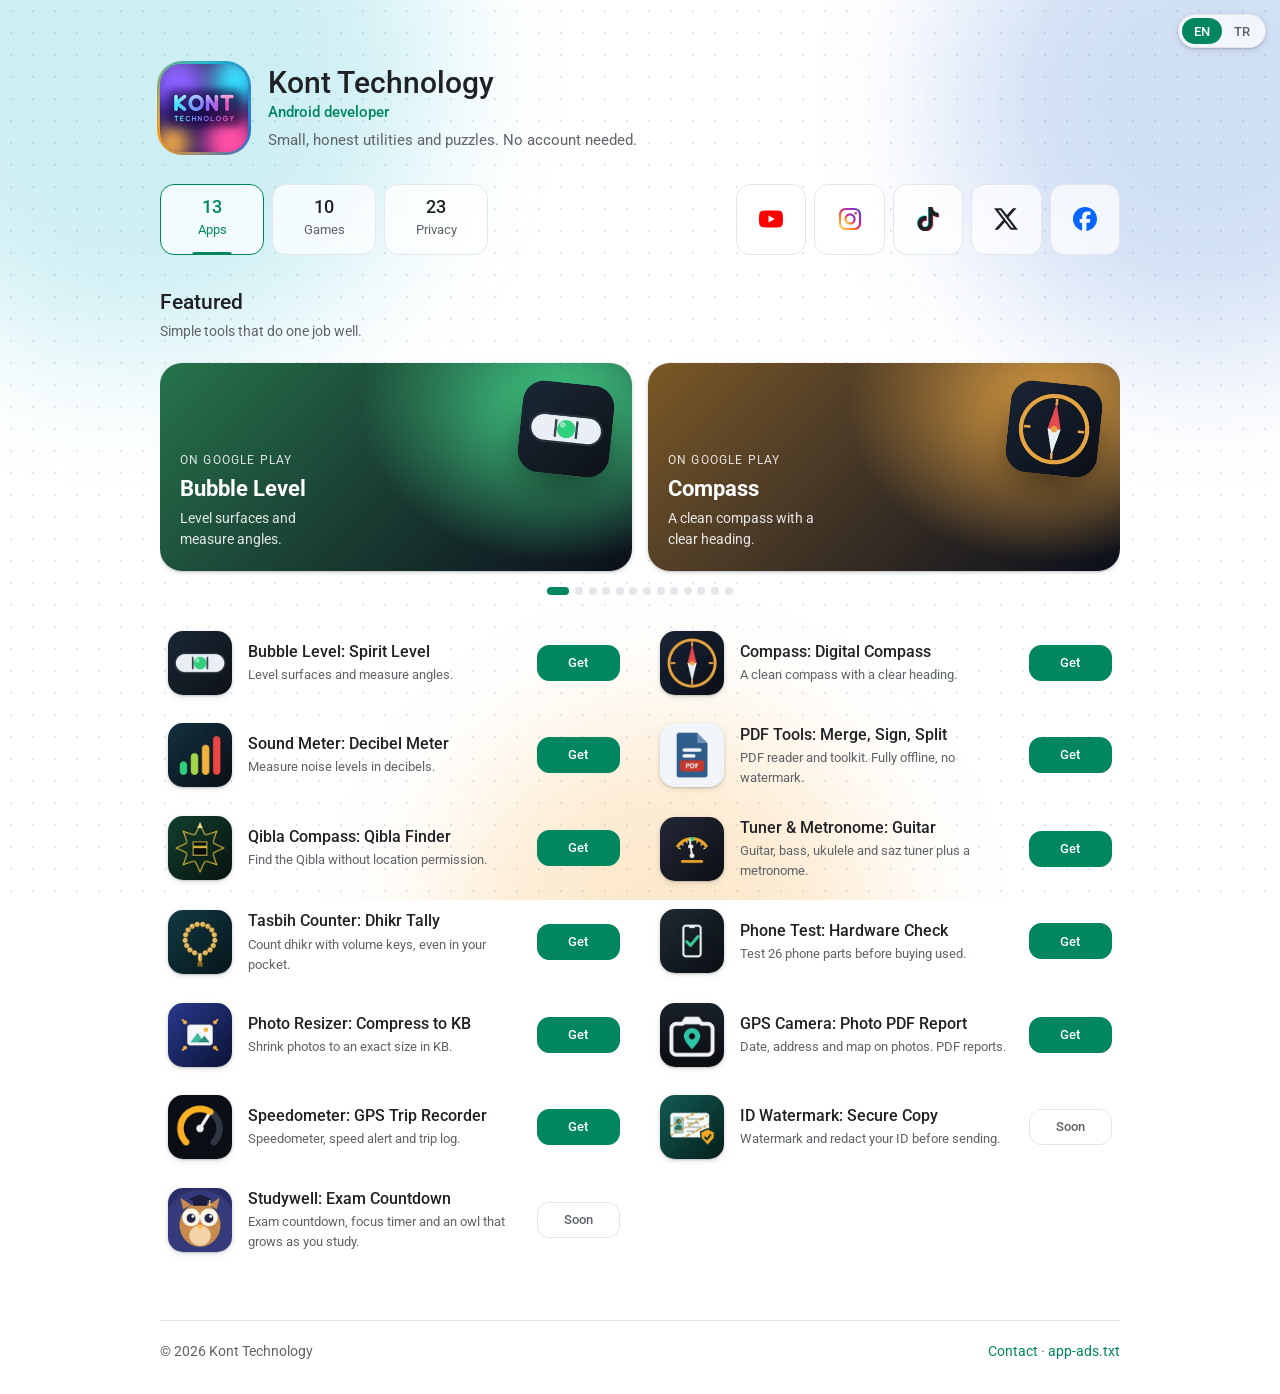
==== index.html @ 7dc95d85 "Hiz Gostergesi + GPS Kamera Play'de: site kartlari + apps.json (06.11.2026)" ====
<!doctype html>
<html lang="en">
<head>
<meta charset="utf-8">
<meta name="viewport" content="width=device-width,initial-scale=1">
<title>Kont Technology</title>
<link rel="icon" type="image/png" href="favicon.png?v=20260930b">
<link href="fonts/roboto.css" rel="stylesheet">
<style>
/* Kont Technology — Aurora Plus + featured carousel */
:root{color-scheme:light dark;
  --bg:#fff;--surface:#fff;--ink:#202124;--muted:#5f6368;--line:#e3e7eb;--glass:rgba(255,255,255,.72);
  --accent:#01875f;--accent-ink:#fff;--hover:rgba(0,0,0,.035);
  --a1:#1fb6cc;--a2:#2f6fd0;--a3:#f39c1f;--a-op:.22;--shadow:0 1px 2px rgba(60,64,67,.25),0 2px 6px rgba(60,64,67,.12)}
@media (prefers-color-scheme:dark){:root{
  --bg:#131314;--surface:#1e1f20;--ink:#e3e3e3;--muted:#a8abae;--line:#2d2f31;--glass:rgba(30,31,32,.62);
  --accent:#4fd6a5;--accent-ink:#00382a;--hover:rgba(255,255,255,.04);
  --a1:#1f9fb8;--a2:#2a4fa8;--a3:#c77a12;--a-op:.32;--shadow:0 1px 3px rgba(0,0,0,.6)}}
*{box-sizing:border-box}
body{margin:0;min-height:100vh;background:radial-gradient(var(--line) 1px,transparent 1.2px) 0 0/22px 22px fixed,var(--bg);color:var(--ink);font:15px/1.5 Roboto,system-ui,sans-serif;-webkit-font-smoothing:antialiased}
a{color:inherit;text-decoration:none}
.aurora{position:fixed;inset:0;z-index:-1;overflow:hidden;pointer-events:none}
.aurora i{position:absolute;border-radius:50%;filter:blur(70px);opacity:var(--a-op)}
.aurora i:nth-child(1){width:46vmax;height:46vmax;left:-12vmax;top:-18vmax;background:var(--a1);animation:d1 26s ease-in-out infinite alternate}
.aurora i:nth-child(2){width:40vmax;height:40vmax;right:-14vmax;top:-12vmax;background:var(--a2);animation:d2 32s ease-in-out infinite alternate}
.aurora i:nth-child(3){width:34vmax;height:34vmax;left:35%;bottom:-20vmax;background:var(--a3);animation:d3 38s ease-in-out infinite alternate}
@keyframes d1{to{transform:translate(18vw,14vh) scale(1.15)}}@keyframes d2{to{transform:translate(-20vw,18vh) scale(.9)}}@keyframes d3{to{transform:translate(-16vw,-22vh) scale(1.2)}}
.wrap{max-width:62rem;margin:0 auto;padding:0 1rem}

/* language switch */
.lang{position:fixed;top:14px;right:14px;z-index:10;display:flex;padding:3px;border-radius:999px;background:var(--glass);border:1px solid var(--line);backdrop-filter:blur(12px);-webkit-backdrop-filter:blur(12px);box-shadow:var(--shadow)}
.lang button{all:unset;cursor:pointer;font:500 .8rem Roboto,sans-serif;padding:.35rem .75rem;border-radius:999px;color:var(--muted);transition:.2s}
.lang button[aria-pressed=true]{background:var(--accent);color:var(--accent-ink)}

/* hero */
.hero{display:flex;align-items:center;gap:1.25rem;padding:4rem 0 .5rem}
.logo{position:relative;width:88px;height:88px;flex:none}
.logo::before{content:"";position:absolute;inset:-3px;border-radius:25px;background:conic-gradient(from 0deg,var(--a1),var(--a2),var(--a3),var(--a1));animation:spin 6s linear infinite}
.logo img{position:relative;width:88px;height:88px;border-radius:21px;display:block}
@keyframes spin{to{transform:rotate(360deg)}}
.hero h1{margin:0;font-size:1.9rem;font-weight:500;line-height:1.2}
.role{color:var(--accent);font-weight:500}
.hero p{margin:.3rem 0 0;color:var(--muted)}

/* tab cards + unified button style */
.bar{display:flex;align-items:stretch;gap:.5rem;margin:1.5rem 0 0;flex-wrap:wrap}
.tabs{display:flex;gap:.5rem;flex-wrap:wrap}
.social{display:flex;gap:.5rem;margin-left:auto}
.social a{width:4.4rem;min-height:4.4rem;border-radius:14px;display:grid;place-items:center;color:var(--muted)}
.social a:hover{transform:translateY(-1px);border-color:var(--muted)}
.social .yt{color:#ff0000}.social .fb{color:#0866ff}.social .x{color:var(--ink)}
.social svg{width:1.5rem;height:1.5rem}
.chip,.btn,.social a{background:var(--glass);border:1px solid var(--line);backdrop-filter:blur(10px);-webkit-backdrop-filter:blur(10px);transition:transform .15s,border-color .15s,background .15s}
.tabs a{position:relative;min-width:6.5rem;padding:.7rem 1.1rem .8rem;border-radius:14px;text-align:center}
.tabs a:hover,.btn:hover{transform:translateY(-1px);border-color:var(--muted)}
.tabs strong{display:block;font-weight:500;font-size:1.15rem;line-height:1.2}
.tabs span{font-size:.8rem;color:var(--muted)}
.tabs a[aria-selected=true]{border-color:var(--accent)}
.tabs a[aria-selected=true] *{color:var(--accent)}
.tabs a[aria-selected=true]::after{content:"";position:absolute;left:30%;right:30%;bottom:-1px;height:3px;border-radius:3px 3px 0 0;background:var(--accent)}
.btn{flex:none;min-width:5.2rem;text-align:center;font-size:.82rem;font-weight:500;border-radius:12px;padding:.45rem .9rem}
.btn.get{background:var(--accent);border-color:var(--accent);color:var(--accent-ink)}
.btn.soon{color:var(--muted)}


/* featured carousel */
.car{margin:0 0 1.5rem}
.track{display:flex;gap:1rem;overflow-x:auto;scroll-snap-type:x mandatory;scroll-behavior:smooth;scrollbar-width:none;padding:.25rem 0}
.track::-webkit-scrollbar{display:none}
.slide{position:relative;flex:0 0 100%;height:13rem;border-radius:22px;overflow:hidden;scroll-snap-align:start;color:#fff;padding:1.25rem;display:flex;align-items:flex-end;box-shadow:var(--shadow);
  background:radial-gradient(18rem 14rem at 85% 20%,var(--c),transparent 70%),linear-gradient(135deg,color-mix(in srgb,var(--c) 55%,#000),#0b0f1a)}
.slide .big{position:absolute;right:1.25rem;top:1.25rem;width:92px;height:92px;border-radius:22px;box-shadow:0 16px 40px -8px rgba(0,0,0,.6);transform:rotate(6deg);transition:transform .4s}
.slide:hover .big{transform:rotate(0) scale(1.05)}
.slide .k{font-size:.72rem;letter-spacing:.1em;text-transform:uppercase;opacity:.85}
.slide h3{margin:.2rem 0;font-size:1.35rem;font-weight:700;max-width:70%}
.slide p{margin:0;opacity:.88;font-size:.88rem;max-width:72%}
.dots{display:flex;gap:.35rem;justify-content:center;margin-top:.75rem}
.dots b{width:8px;height:8px;border-radius:99px;background:var(--line);transition:.3s;cursor:pointer}
.dots b.on{width:22px;background:var(--accent)}
@media (min-width:700px){.slide{flex-basis:calc((100% - 1rem)/2)}}
@media (max-width:480px){.slide{height:12rem}.slide .big{width:72px;height:72px}}
.panel{padding:1.5rem 0 1rem}.panel[hidden]{display:none}
h2{font-size:1.3rem;font-weight:500;margin:.5rem 0 .2rem}
.sub{color:var(--muted);margin:0 0 1rem;font-size:.9rem}
.list{list-style:none;margin:0;padding:0;display:grid;grid-template-columns:repeat(auto-fill,minmax(min(100%,24rem),1fr));gap:.25rem 1.5rem}
.row{display:flex;align-items:center;gap:1rem;padding:.75rem .5rem;border-radius:14px;transition:background .15s;opacity:0;transform:translateY(8px);animation:in .45s ease forwards}
.row:hover{background:var(--hover)}
.row img{width:64px;height:64px;border-radius:15px;box-shadow:var(--shadow);flex:none;transition:transform .25s}
.row:hover img{transform:scale(1.06) rotate(-2deg)}
@keyframes in{to{opacity:1;transform:none}}
.meta{flex:1;min-width:0}
.meta h3{margin:0;font-size:.98rem;font-weight:500;white-space:nowrap;overflow:hidden;text-overflow:ellipsis}
.meta p{margin:.1rem 0 0;font-size:.84rem;color:var(--muted);display:-webkit-box;-webkit-line-clamp:2;-webkit-box-orient:vertical;overflow:hidden}
.tag{font-size:.72rem;letter-spacing:.08em;text-transform:uppercase;background:rgba(255,255,255,.15);padding:.2rem .6rem;border-radius:999px}
.plist{list-style:none;margin:0;padding:0}
.plist a{display:flex;align-items:center;gap:1rem;padding:.75rem .5rem;border-radius:14px;transition:background .15s}
.plist a:hover{background:var(--hover)}
.plist img{width:40px;height:40px;border-radius:10px}.plist span{flex:1}.plist small{color:var(--muted)}
.note{color:var(--muted);font-size:.85rem}.note a{color:var(--accent)}
footer{margin:2.5rem 0 2rem;padding-top:1.25rem;border-top:1px solid var(--line);color:var(--muted);font-size:.85rem;display:flex;justify-content:space-between;flex-wrap:wrap;gap:.5rem}
footer a{color:var(--accent)}
@media (max-width:480px){.hero{padding-top:4.5rem}.hero h1{font-size:1.5rem}.tabs{width:100%}.tabs a{flex:1;min-width:0}.social{width:100%;margin-left:0}.social a{flex:1;width:auto;height:4.4rem}.btn{min-width:4.4rem}}
@media (max-width:780px){.tabs{width:100%}.tabs a{flex:1;min-width:0}.social{width:100%;margin-left:0}.social a{flex:1;width:auto;height:4.4rem}}
@media (prefers-reduced-motion:reduce){*{animation:none!important}.row{opacity:1;transform:none}.track{scroll-behavior:auto}}
</style>
</head>
<body>
<div class="aurora" aria-hidden="true"><i></i><i></i><i></i></div>
<div class="lang" role="group" aria-label="Language"><button data-lang="en">EN</button><button data-lang="tr">TR</button></div>

<div class="wrap">
<header class="hero">
  <div class="logo"><img src="img/mark.webp?v=20260930b" alt="Kont Technology" width="88" height="88"></div>
  <div><h1 data-i18n="title">Kont Technology</h1><div class="role" data-i18n="role"></div><p data-i18n="tagline"></p></div>
</header>
<div class="bar">
<nav class="tabs" role="tablist">
  <a class="chip" href="#apps" role="tab"><strong id="nApps">12</strong><span data-i18n="apps"></span></a>
  <a class="chip" href="#games" role="tab"><strong id="nGames">10</strong><span data-i18n="games"></span></a>
  <a class="chip" href="#privacy" role="tab"><strong id="nPriv">22</strong><span data-i18n="privacy"></span></a>
</nav>
<div class="social">
  <a href="https://www.youtube.com/@konttechnology" target="_blank" rel="noopener" class="yt" aria-label="YouTube" title="YouTube"><svg viewBox="0 0 24 24" aria-hidden="true"><path fill="currentColor" d="M23.498 6.186a3.016 3.016 0 0 0-2.122-2.136C19.505 3.545 12 3.545 12 3.545s-7.505 0-9.377.505A3.017 3.017 0 0 0 .502 6.186C0 8.07 0 12 0 12s0 3.93.502 5.814a3.016 3.016 0 0 0 2.122 2.136c1.871.505 9.376.505 9.376.505s7.505 0 9.377-.505a3.015 3.015 0 0 0 2.122-2.136C24 15.93 24 12 24 12s0-3.93-.502-5.814zM9.545 15.568V8.432L15.818 12l-6.273 3.568z"/></svg></a>
  <a href="https://www.instagram.com/konttechnology/" target="_blank" rel="noopener" aria-label="Instagram" title="Instagram"><svg viewBox="0 0 24 24" aria-hidden="true"><defs><linearGradient id="igg" x1="0" y1="1" x2="1" y2="0"><stop offset="0" stop-color="#feda75"/><stop offset=".3" stop-color="#fa7e1e"/><stop offset=".55" stop-color="#d62976"/><stop offset=".8" stop-color="#962fbf"/><stop offset="1" stop-color="#4f5bd5"/></linearGradient></defs><g fill="none" stroke="url(#igg)" stroke-width="2.2"><rect x="2" y="2" width="20" height="20" rx="5.5"/><circle cx="12" cy="12" r="4.6"/></g><circle cx="17.6" cy="6.4" r="1.4" fill="url(#igg)"/></svg></a>
  <a href="https://www.tiktok.com/@konttechnology" target="_blank" rel="noopener" aria-label="TikTok" title="TikTok"><svg viewBox="0 0 24 24" aria-hidden="true"><path fill="#25f4ee" transform="translate(-.6 -.6)" d="M12.525.02c1.31-.02 2.61-.01 3.91-.02.08 1.53.63 3.09 1.75 4.17 1.12 1.11 2.7 1.62 4.24 1.79v4.03c-1.44-.05-2.89-.35-4.2-.97-.57-.26-1.1-.59-1.62-.93-.01 2.92.01 5.84-.02 8.75-.08 1.4-.54 2.79-1.35 3.94-1.31 1.92-3.58 3.17-5.91 3.21-1.43.08-2.86-.31-4.08-1.03-2.02-1.19-3.44-3.37-3.65-5.71-.02-.5-.03-1-.01-1.49.18-1.9 1.12-3.72 2.58-4.96 1.66-1.44 3.98-2.13 6.15-1.72.02 1.48-.04 2.96-.04 4.44-.99-.32-2.15-.23-3.02.37-.63.41-1.11 1.04-1.36 1.75-.21.51-.15 1.07-.14 1.61.24 1.64 1.82 3.02 3.5 2.87 1.12-.01 2.19-.66 2.77-1.61.19-.33.4-.67.41-1.06.1-1.79.06-3.57.07-5.36.01-4.03-.01-8.05.02-12.07z"/><path fill="#fe2c55" transform="translate(.6 .6)" d="M12.525.02c1.31-.02 2.61-.01 3.91-.02.08 1.53.63 3.09 1.75 4.17 1.12 1.11 2.7 1.62 4.24 1.79v4.03c-1.44-.05-2.89-.35-4.2-.97-.57-.26-1.1-.59-1.62-.93-.01 2.92.01 5.84-.02 8.75-.08 1.4-.54 2.79-1.35 3.94-1.31 1.92-3.58 3.17-5.91 3.21-1.43.08-2.86-.31-4.08-1.03-2.02-1.19-3.44-3.37-3.65-5.71-.02-.5-.03-1-.01-1.49.18-1.9 1.12-3.72 2.58-4.96 1.66-1.44 3.98-2.13 6.15-1.72.02 1.48-.04 2.96-.04 4.44-.99-.32-2.15-.23-3.02.37-.63.41-1.11 1.04-1.36 1.75-.21.51-.15 1.07-.14 1.61.24 1.64 1.82 3.02 3.5 2.87 1.12-.01 2.19-.66 2.77-1.61.19-.33.4-.67.41-1.06.1-1.79.06-3.57.07-5.36.01-4.03-.01-8.05.02-12.07z"/><path fill="var(--ink)" d="M12.525.02c1.31-.02 2.61-.01 3.91-.02.08 1.53.63 3.09 1.75 4.17 1.12 1.11 2.7 1.62 4.24 1.79v4.03c-1.44-.05-2.89-.35-4.2-.97-.57-.26-1.1-.59-1.62-.93-.01 2.92.01 5.84-.02 8.75-.08 1.4-.54 2.79-1.35 3.94-1.31 1.92-3.58 3.17-5.91 3.21-1.43.08-2.86-.31-4.08-1.03-2.02-1.19-3.44-3.37-3.65-5.71-.02-.5-.03-1-.01-1.49.18-1.9 1.12-3.72 2.58-4.96 1.66-1.44 3.98-2.13 6.15-1.72.02 1.48-.04 2.96-.04 4.44-.99-.32-2.15-.23-3.02.37-.63.41-1.11 1.04-1.36 1.75-.21.51-.15 1.07-.14 1.61.24 1.64 1.82 3.02 3.5 2.87 1.12-.01 2.19-.66 2.77-1.61.19-.33.4-.67.41-1.06.1-1.79.06-3.57.07-5.36.01-4.03-.01-8.05.02-12.07z"/></svg></a>
  <a href="https://x.com/konttechnology" target="_blank" rel="noopener" class="x" aria-label="X" title="X"><svg viewBox="0 0 24 24" aria-hidden="true"><path fill="currentColor" d="M18.901 1.153h3.68l-8.04 9.19L24 22.846h-7.406l-5.8-7.584-6.638 7.584H.474l8.6-9.83L0 1.154h7.594l5.243 6.932ZM17.61 20.644h2.039L6.486 3.24H4.298Z"/></svg></a>
  <a href="https://www.facebook.com/konttechnology" target="_blank" rel="noopener" class="fb" aria-label="Facebook" title="Facebook"><svg viewBox="0 0 24 24" aria-hidden="true"><path fill="currentColor" d="M9.101 23.691v-7.98H6.627v-3.667h2.474v-1.58c0-4.085 1.848-5.978 5.858-5.978.401 0 .955.042 1.468.103a8.68 8.68 0 0 1 1.141.195v3.325a8.623 8.623 0 0 0-.653-.036 26.805 26.805 0 0 0-.733-.009c-.707 0-1.259.096-1.675.309a1.686 1.686 0 0 0-.679.622c-.258.42-.374.995-.374 1.752v1.297h3.919l-.386 2.103-.287 1.564h-3.246v8.245C19.396 23.238 24 18.179 24 12.044c0-6.627-5.373-12-12-12s-12 5.373-12 12c0 5.628 3.874 10.35 9.101 11.647Z"/></svg></a>
</div>
</div>

<section class="panel" id="apps"><h2 data-i18n="featured"></h2><p class="sub" data-i18n="appsSub"></p>
  <div class="car"><div class="track" id="track"></div><div class="dots" id="dots"></div></div>
  <ul class="list" id="appList"></ul></section>
<section class="panel" id="games"><h2 data-i18n="featured"></h2><p class="sub" data-i18n="gamesSub"></p>
  <div class="car"><div class="track" id="gTrack"></div><div class="dots" id="gDots"></div></div>
  <ul class="list" id="gameList"></ul></section>
<section class="panel" id="privacy"><h2 data-i18n="privacy"></h2><p class="sub" data-i18n="privacySub"></p><ul class="plist" id="privList"></ul>
  <p class="note"><span data-i18n="dataQ"></span> <a href="mailto:konttechnology@gmail.com">konttechnology@gmail.com</a></p></section>

<footer><span>&copy; 2026 Kont Technology</span><span><a href="mailto:konttechnology@gmail.com" data-i18n="contact"></a> &middot; <a href="app-ads.txt">app-ads.txt</a></span></footer>
</div>

<script src="kont.js?v=20261106"></script>
<script>
(function(){
  var K=KONT,e=K.esc;
  function render(L){
    function rows(list){return list.map(function(a,i){
      var inner='<img src="img/'+a.id+'.webp" alt="" width="64" height="64"><div class="meta"><h3>'+e(a.name[L])+'</h3><p>'+e(a.short[L])+'</p></div>'+
        (a.play?'<span class="btn get">'+K.t('get')+'</span>':'<span class="btn soon">'+K.t('soon')+'</span>');
      var st=' style="animation-delay:'+(i*45)+'ms"';
      return '<li>'+(a.play?'<a class="row" href="'+K.playUrl(a)+'"'+st+'>'+inner+'</a>':'<div class="row"'+st+'>'+inner+'</div>')+'</li>';
    }).join('')}
    var apps=K.APPS.filter(function(a){return a.type==='app'}),games=K.APPS.filter(function(a){return a.type==='game'});
    function byPlay(l){return l.filter(function(a){return a.play}).concat(l.filter(function(a){return !a.play}))}
    cars.forEach(function(c){c.fill(byPlay(c.type==='app'?apps:games),L)});
    document.getElementById('appList').innerHTML=rows(apps);
    document.getElementById('gameList').innerHTML=rows(games);
    document.getElementById('nApps').textContent=K.APPS.length-games.length;
    document.getElementById('nGames').textContent=games.length;
    document.getElementById('nPriv').textContent=K.APPS.length;
    document.getElementById('privList').innerHTML=K.APPS.map(function(a){
      return '<li><a href="'+a.id+'-privacy/"><img src="img/'+a.id+'.webp" alt=""><span>'+e(a.name[L].split(':')[0])+'<br><small>'+K.t('policy')+'</small></span>&rsaquo;</a></li>';
    }).join('');
  }
  function Car(type,trackId,dotsId,panelId){
    var tr=document.getElementById(trackId),dots=document.getElementById(dotsId),idx=0,timer,c={type:type};
    function go(i,quiet){var sl=tr.children;if(!sl.length)return;idx=(i+sl.length)%sl.length;if(!quiet)tr.scrollTo({left:sl[idx].offsetLeft-tr.offsetLeft,behavior:'smooth'});
      [].forEach.call(dots.children,function(d,j){d.className=j===idx?'on':''})}
    c.fill=function(list,L){
      tr.innerHTML=list.map(function(a){
        var inner='<img class="big" src="img/'+a.id+'.webp" alt=""><div><div class="k">'+(a.play?K.t('onPlay'):K.t('comingSoon'))+'</div><h3>'+e(a.name[L].split(':')[0])+'</h3><p>'+e(a.short[L])+'</p></div>';
        return a.play?'<a class="slide" style="--c:'+a.color+'" href="'+K.playUrl(a)+'">'+inner+'</a>':'<div class="slide" style="--c:'+a.color+'">'+inner+'</div>'}).join('');
      dots.innerHTML=list.map(function(_,i){return '<b data-i="'+i+'"></b>'}).join('');
      go(idx,true)};
    function restart(){clearInterval(timer);if(!matchMedia('(prefers-reduced-motion: reduce)').matches)timer=setInterval(function(){if(!document.hidden&&!document.getElementById(panelId).hidden)go(idx+1)},4200)}
    c.restart=restart;
    dots.addEventListener('click',function(ev){if(ev.target.dataset.i){go(+ev.target.dataset.i);restart()}});
    tr.addEventListener('scroll',function(){var sl=tr.children,best=0,d=1e9;for(var i=0;i<sl.length;i++){var dd=Math.abs(sl[i].offsetLeft-tr.offsetLeft-tr.scrollLeft);if(dd<d){d=dd;best=i}}if(best!==idx){idx=best;go(idx,true)}},{passive:true});
    tr.addEventListener('pointerenter',function(){clearInterval(timer)});tr.addEventListener('pointerleave',restart);
    tr.addEventListener('touchstart',function(){clearInterval(timer)},{passive:true});tr.addEventListener('touchend',restart);
    return c}
  var cars=[Car('app','track','dots','apps'),Car('game','gTrack','gDots','games')];
  K.onChange(render);K.apply();cars.forEach(function(c){c.restart()});
  var tabs=[].slice.call(document.querySelectorAll('.tabs a')),panels=[].slice.call(document.querySelectorAll('.panel'));
  function show(id){if(!document.getElementById(id))id='apps';panels.forEach(function(p){p.hidden=p.id!==id});tabs.forEach(function(t){t.setAttribute('aria-selected',t.hash==='#'+id)})}
  tabs.forEach(function(t){t.addEventListener('click',function(ev){ev.preventDefault();show(t.hash.slice(1));history.replaceState(null,'',t.hash)})});
  show(location.hash.slice(1));
})();
</script>
</body>
</html>
---- fonts/roboto.css ----
/* Roboto (Apache 2.0) - siteden sunulur; Google sunucusuna istek gitmez (KVKK, 31.10.2026) */
/* latin-ext */
@font-face {
  font-family: 'Roboto';
  font-style: normal;
  font-weight: 400;
  font-stretch: 100%;
  font-display: swap;
  src: url(roboto-latin-ext.woff2) format('woff2');
  unicode-range: U+0100-02BA, U+02BD-02C5, U+02C7-02CC, U+02CE-02D7, U+02DD-02FF, U+0304, U+0308, U+0329, U+1D00-1DBF, U+1E00-1E9F, U+1EF2-1EFF, U+2020, U+20A0-20AB, U+20AD-20C4, U+2113, U+2C60-2C7F, U+A720-A7FF;
}
/* latin */
@font-face {
  font-family: 'Roboto';
  font-style: normal;
  font-weight: 400;
  font-stretch: 100%;
  font-display: swap;
  src: url(roboto-latin.woff2) format('woff2');
  unicode-range: U+0000-00FF, U+0131, U+0152-0153, U+02BB-02BC, U+02C6, U+02DA, U+02DC, U+0304, U+0308, U+0329, U+2000-206F, U+20AC, U+2122, U+2191, U+2193, U+2212, U+2215, U+FEFF, U+FFFD;
}
/* latin-ext */
@font-face {
  font-family: 'Roboto';
  font-style: normal;
  font-weight: 500;
  font-stretch: 100%;
  font-display: swap;
  src: url(roboto-latin-ext.woff2) format('woff2');
  unicode-range: U+0100-02BA, U+02BD-02C5, U+02C7-02CC, U+02CE-02D7, U+02DD-02FF, U+0304, U+0308, U+0329, U+1D00-1DBF, U+1E00-1E9F, U+1EF2-1EFF, U+2020, U+20A0-20AB, U+20AD-20C4, U+2113, U+2C60-2C7F, U+A720-A7FF;
}
/* latin */
@font-face {
  font-family: 'Roboto';
  font-style: normal;
  font-weight: 500;
  font-stretch: 100%;
  font-display: swap;
  src: url(roboto-latin.woff2) format('woff2');
  unicode-range: U+0000-00FF, U+0131, U+0152-0153, U+02BB-02BC, U+02C6, U+02DA, U+02DC, U+0304, U+0308, U+0329, U+2000-206F, U+20AC, U+2122, U+2191, U+2193, U+2212, U+2215, U+FEFF, U+FFFD;
}
/* latin-ext */
@font-face {
  font-family: 'Roboto';
  font-style: normal;
  font-weight: 700;
  font-stretch: 100%;
  font-display: swap;
  src: url(roboto-latin-ext.woff2) format('woff2');
  unicode-range: U+0100-02BA, U+02BD-02C5, U+02C7-02CC, U+02CE-02D7, U+02DD-02FF, U+0304, U+0308, U+0329, U+1D00-1DBF, U+1E00-1E9F, U+1EF2-1EFF, U+2020, U+20A0-20AB, U+20AD-20C4, U+2113, U+2C60-2C7F, U+A720-A7FF;
}
/* latin */
@font-face {
  font-family: 'Roboto';
  font-style: normal;
  font-weight: 700;
  font-stretch: 100%;
  font-display: swap;
  src: url(roboto-latin.woff2) format('woff2');
  unicode-range: U+0000-00FF, U+0131, U+0152-0153, U+02BB-02BC, U+02C6, U+02DA, U+02DC, U+0304, U+0308, U+0329, U+2000-206F, U+20AC, U+2122, U+2191, U+2193, U+2212, U+2215, U+FEFF, U+FFFD;
}
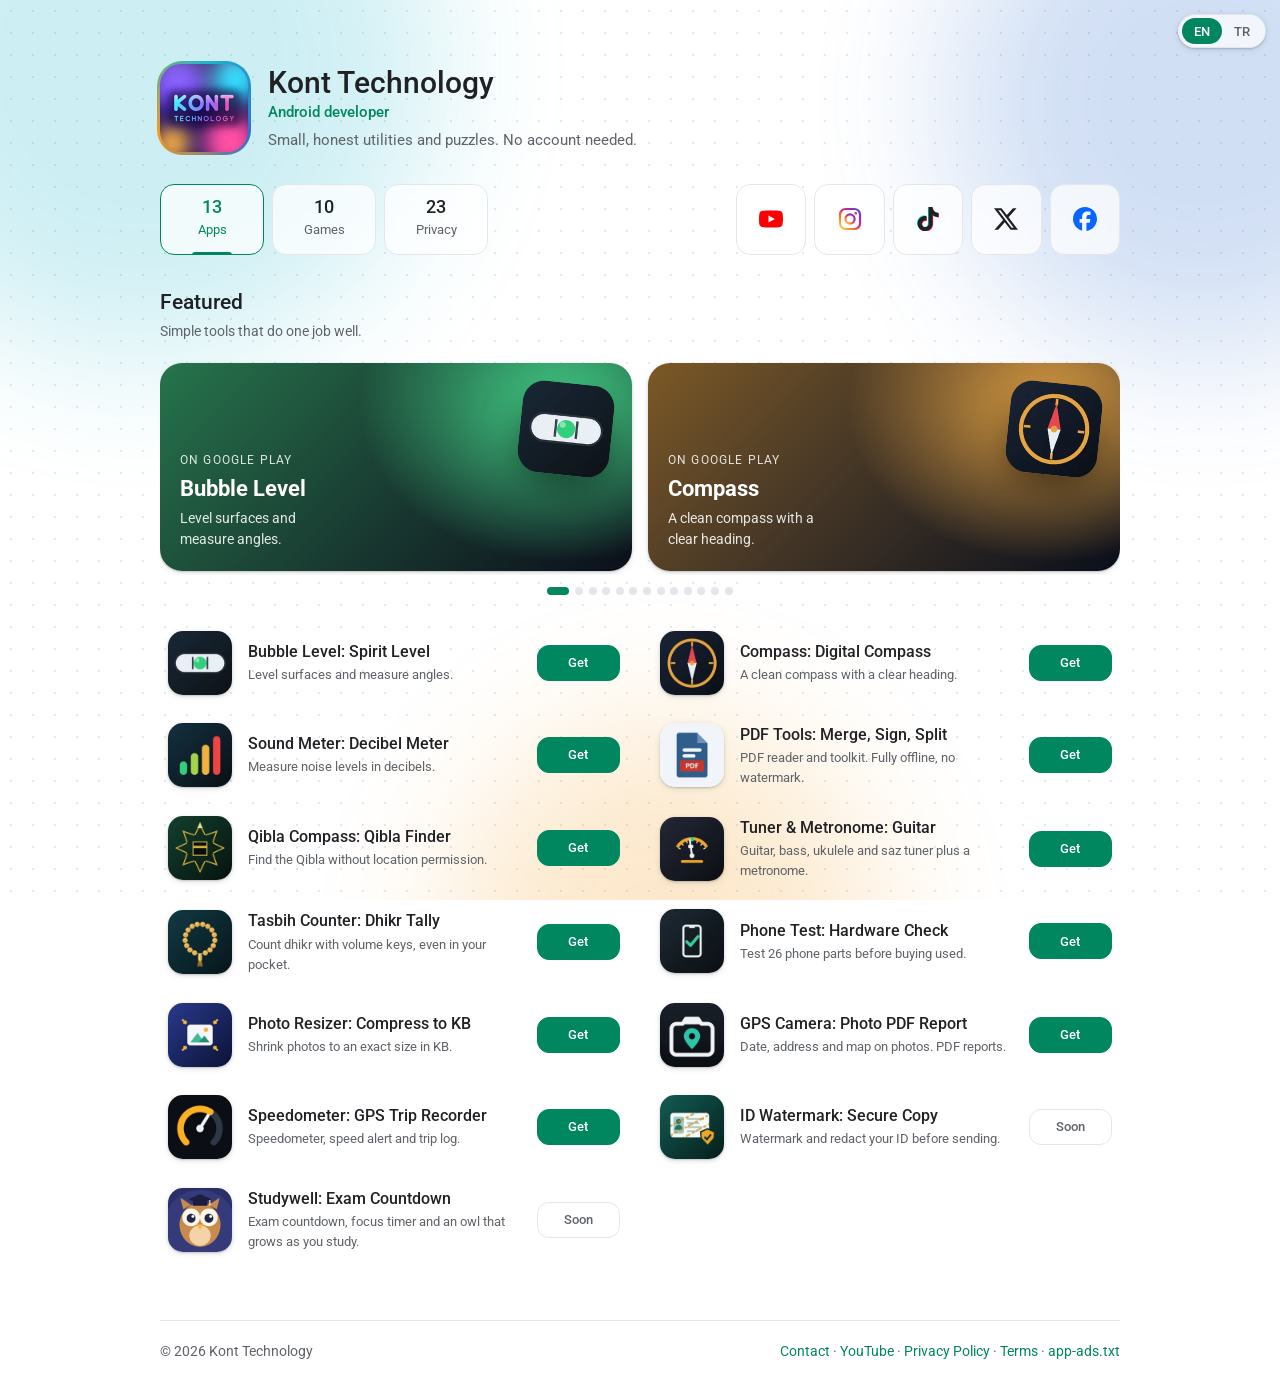
==== commit 6b9acb94: "Add privacy policy for Kont Yayin (YouTube API) and footer links Co-Authored-By: Claude Opus 5.5 <no" ====
--- a/index.html
+++ b/index.html
@@ -137,7 +137,7 @@
 <section class="panel" id="privacy"><h2 data-i18n="privacy"></h2><p class="sub" data-i18n="privacySub"></p><ul class="plist" id="privList"></ul>
   <p class="note"><span data-i18n="dataQ"></span> <a href="mailto:konttechnology@gmail.com">konttechnology@gmail.com</a></p></section>
 
-<footer><span>&copy; 2026 Kont Technology</span><span><a href="mailto:konttechnology@gmail.com" data-i18n="contact"></a> &middot; <a href="app-ads.txt">app-ads.txt</a></span></footer>
+<footer><span>&copy; 2026 Kont Technology</span><span><a href="mailto:konttechnology@gmail.com" data-i18n="contact"></a> &middot; <a href="https://www.youtube.com/@konttechnology">YouTube</a> &middot; <a href="privacy/">Privacy Policy</a> &middot; <a href="terms/">Terms</a> &middot; <a href="app-ads.txt">app-ads.txt</a></span></footer>
 </div>
 
 <script src="kont.js?v=20261106"></script>
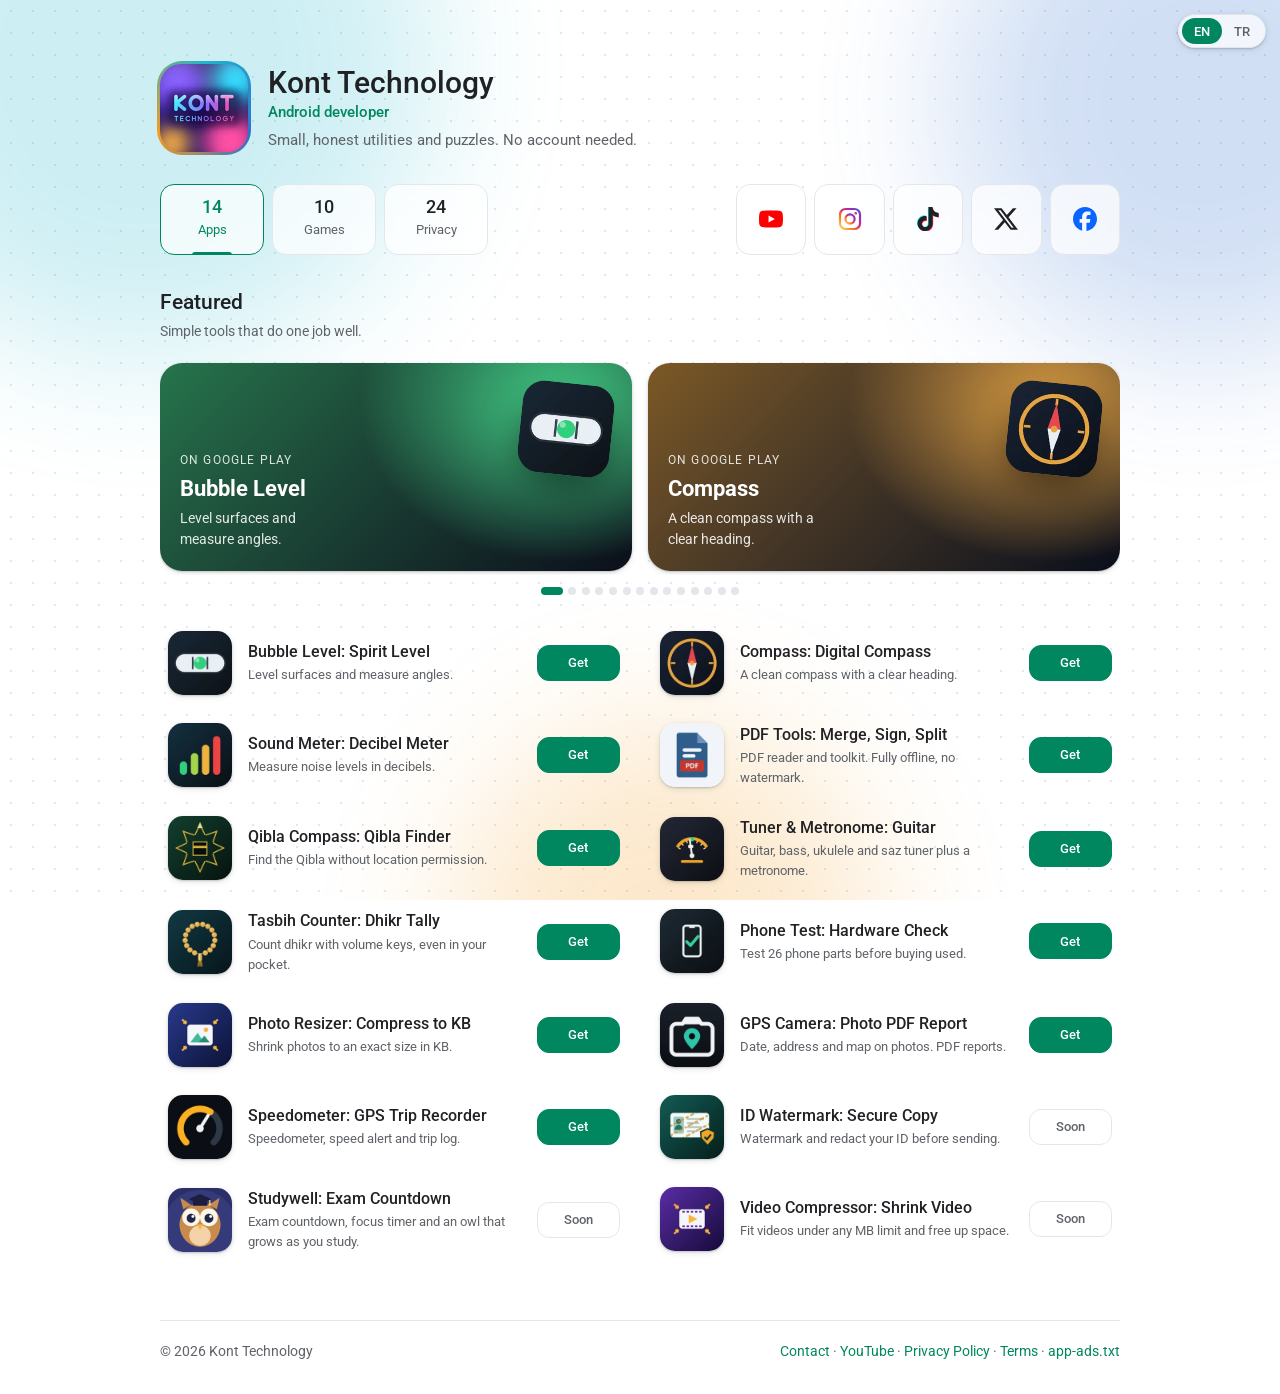
==== commit 7f62fac3: "Video Kucultucu: gizlilik sayfasi + Yakinda karti" ====
--- a/index.html
+++ b/index.html
@@ -140,7 +140,7 @@
 <footer><span>&copy; 2026 Kont Technology</span><span><a href="mailto:konttechnology@gmail.com" data-i18n="contact"></a> &middot; <a href="https://www.youtube.com/@konttechnology">YouTube</a> &middot; <a href="privacy/">Privacy Policy</a> &middot; <a href="terms/">Terms</a> &middot; <a href="app-ads.txt">app-ads.txt</a></span></footer>
 </div>
 
-<script src="kont.js?v=20261106"></script>
+<script src="kont.js?v=20261107"></script>
 <script>
 (function(){
   var K=KONT,e=K.esc;
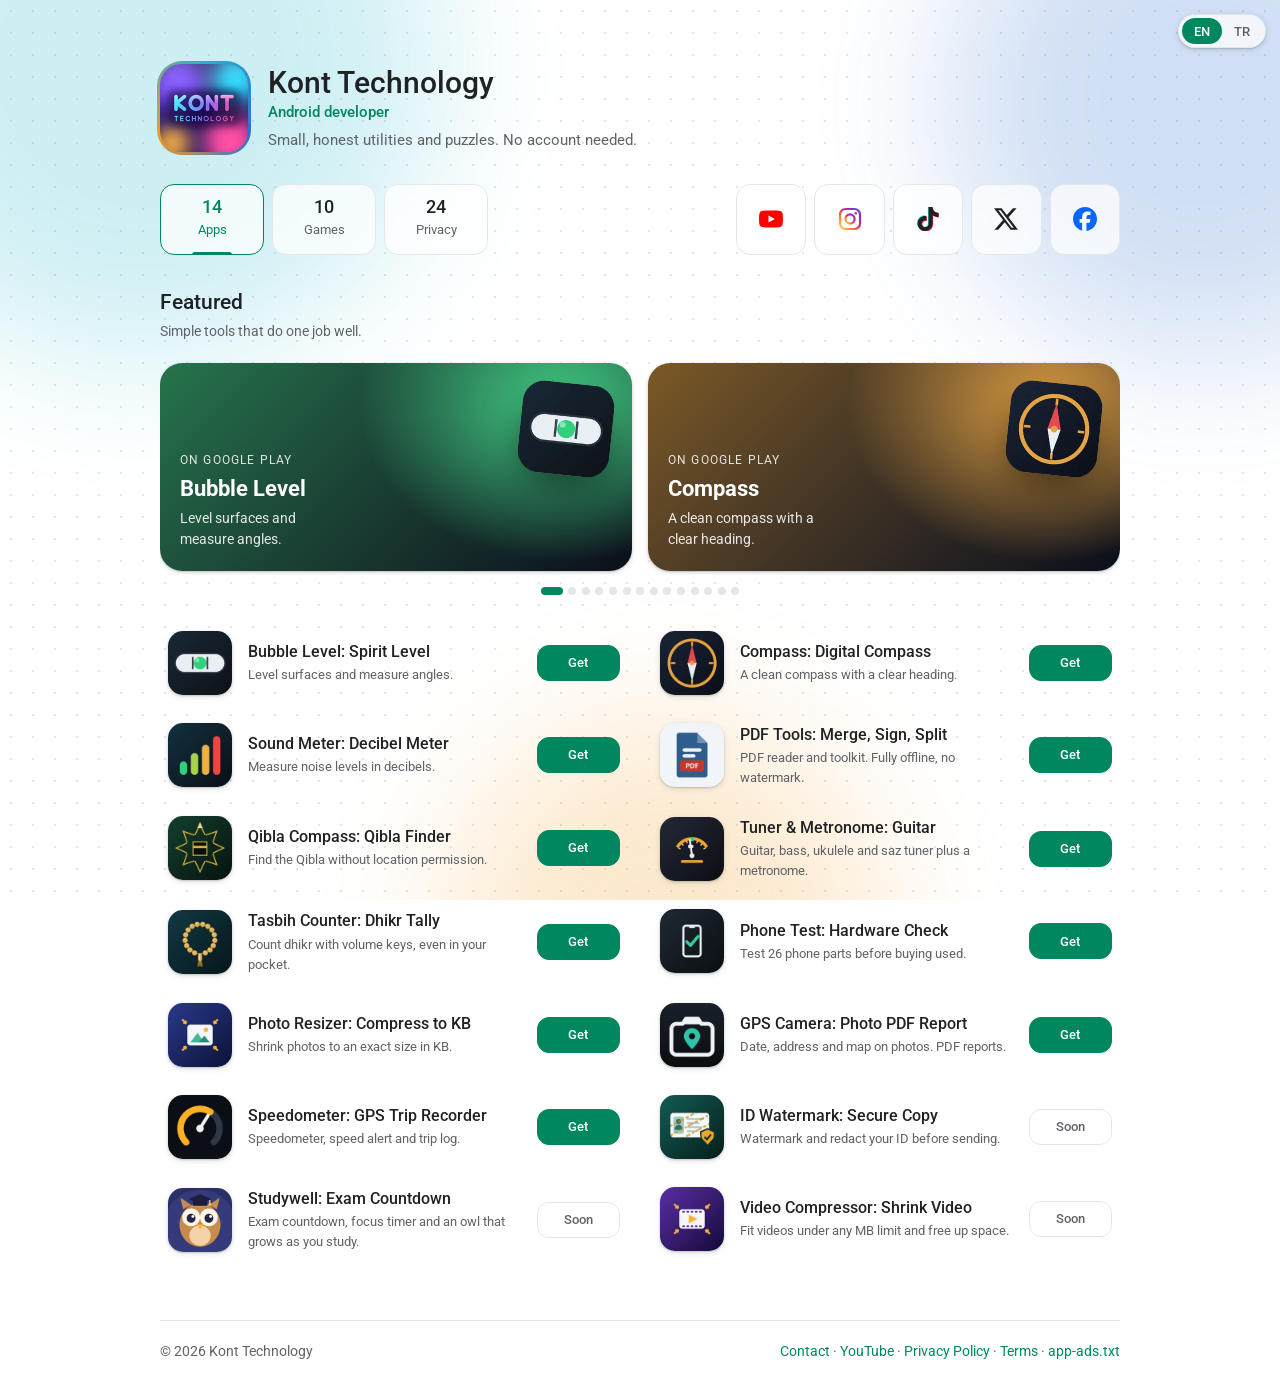
==== commit b3c194c5: "Jellywell + Burrowly Play'de yayinda: magaza baglantisi, apps.json 19 kayit Co-Authored-By: Claude O" ====
--- a/index.html
+++ b/index.html
@@ -140,7 +140,7 @@
 <footer><span>&copy; 2026 Kont Technology</span><span><a href="mailto:konttechnology@gmail.com" data-i18n="contact"></a> &middot; <a href="https://www.youtube.com/@konttechnology">YouTube</a> &middot; <a href="privacy/">Privacy Policy</a> &middot; <a href="terms/">Terms</a> &middot; <a href="app-ads.txt">app-ads.txt</a></span></footer>
 </div>
 
-<script src="kont.js?v=20261107"></script>
+<script src="kont.js?v=20261109"></script>
 <script>
 (function(){
   var K=KONT,e=K.esc;
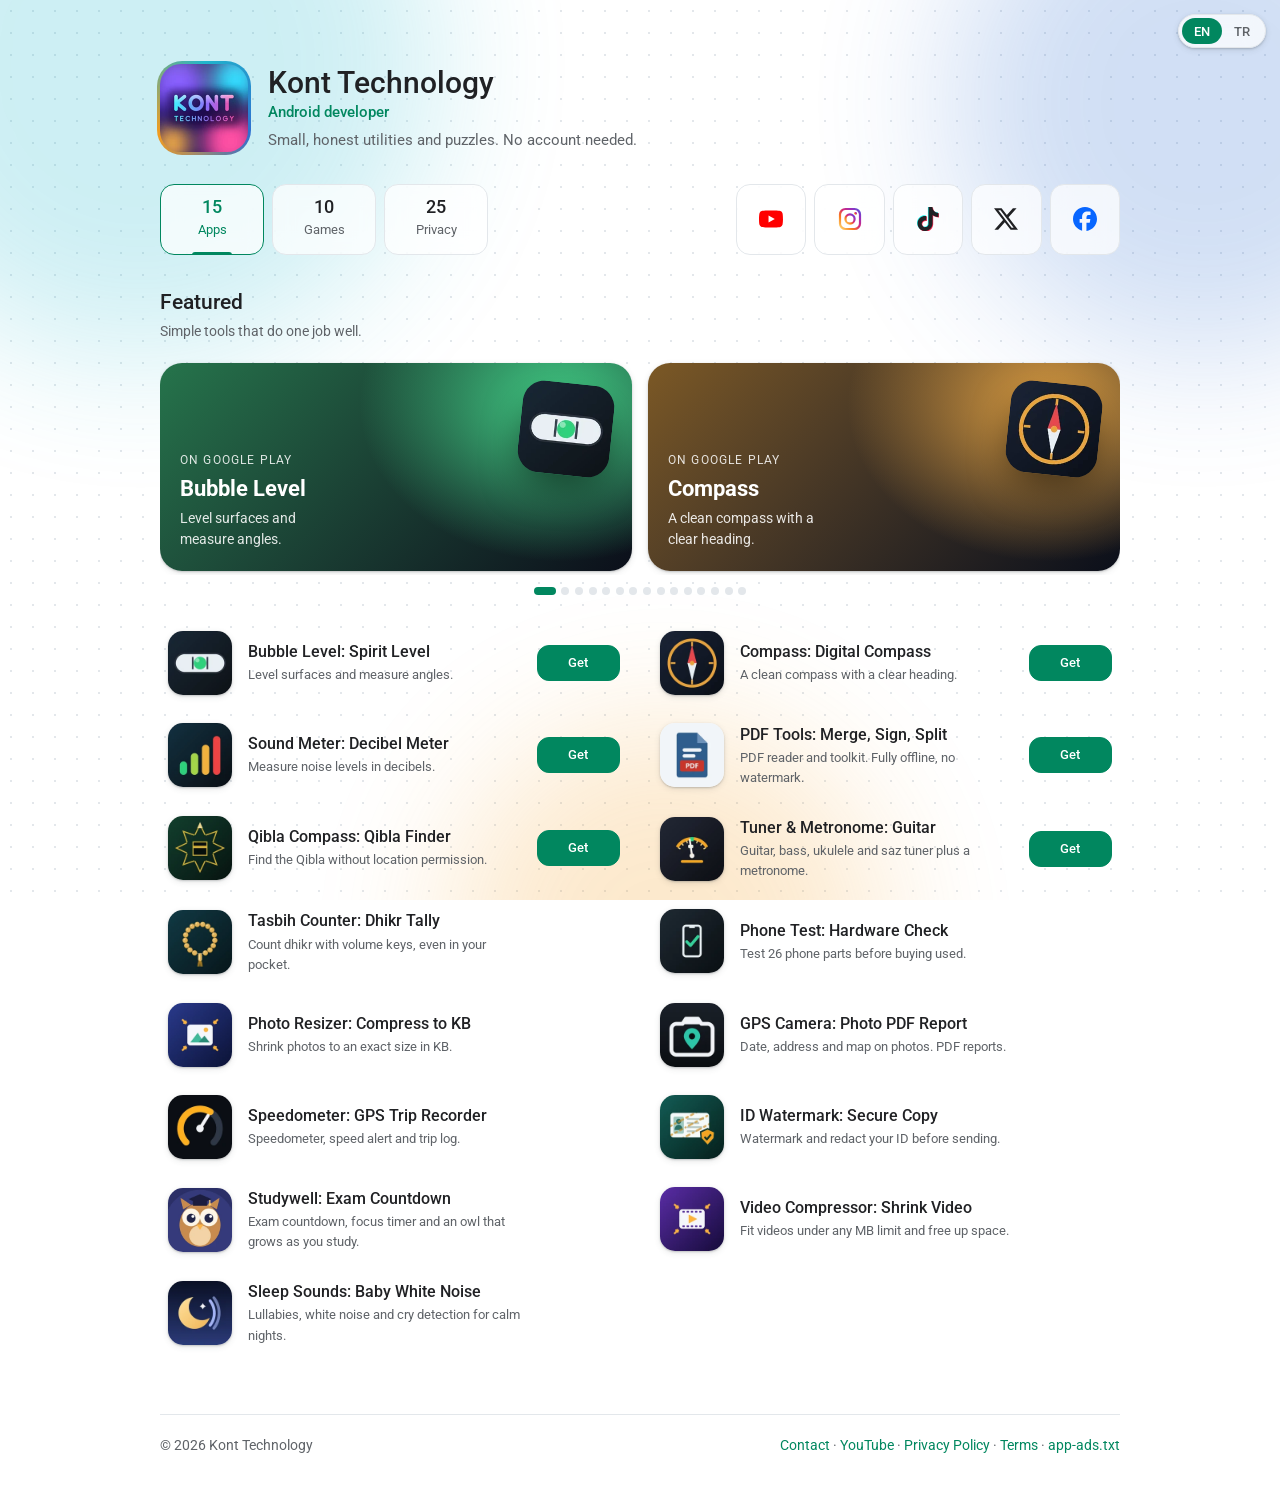
==== commit b9f5b506: "Uyku Sesleri: gizlilik sayfasi + Yakinda karti Co-Authored-By: Claude Opus 5.5 <noreply@anthropic.co" ====
--- a/index.html
+++ b/index.html
@@ -140,7 +140,7 @@
 <footer><span>&copy; 2026 Kont Technology</span><span><a href="mailto:konttechnology@gmail.com" data-i18n="contact"></a> &middot; <a href="https://www.youtube.com/@konttechnology">YouTube</a> &middot; <a href="privacy/">Privacy Policy</a> &middot; <a href="terms/">Terms</a> &middot; <a href="app-ads.txt">app-ads.txt</a></span></footer>
 </div>
 
-<script src="kont.js?v=20261109"></script>
+<script src="kont.js?v=20261110"></script>
 <script>
 (function(){
   var K=KONT,e=K.esc;
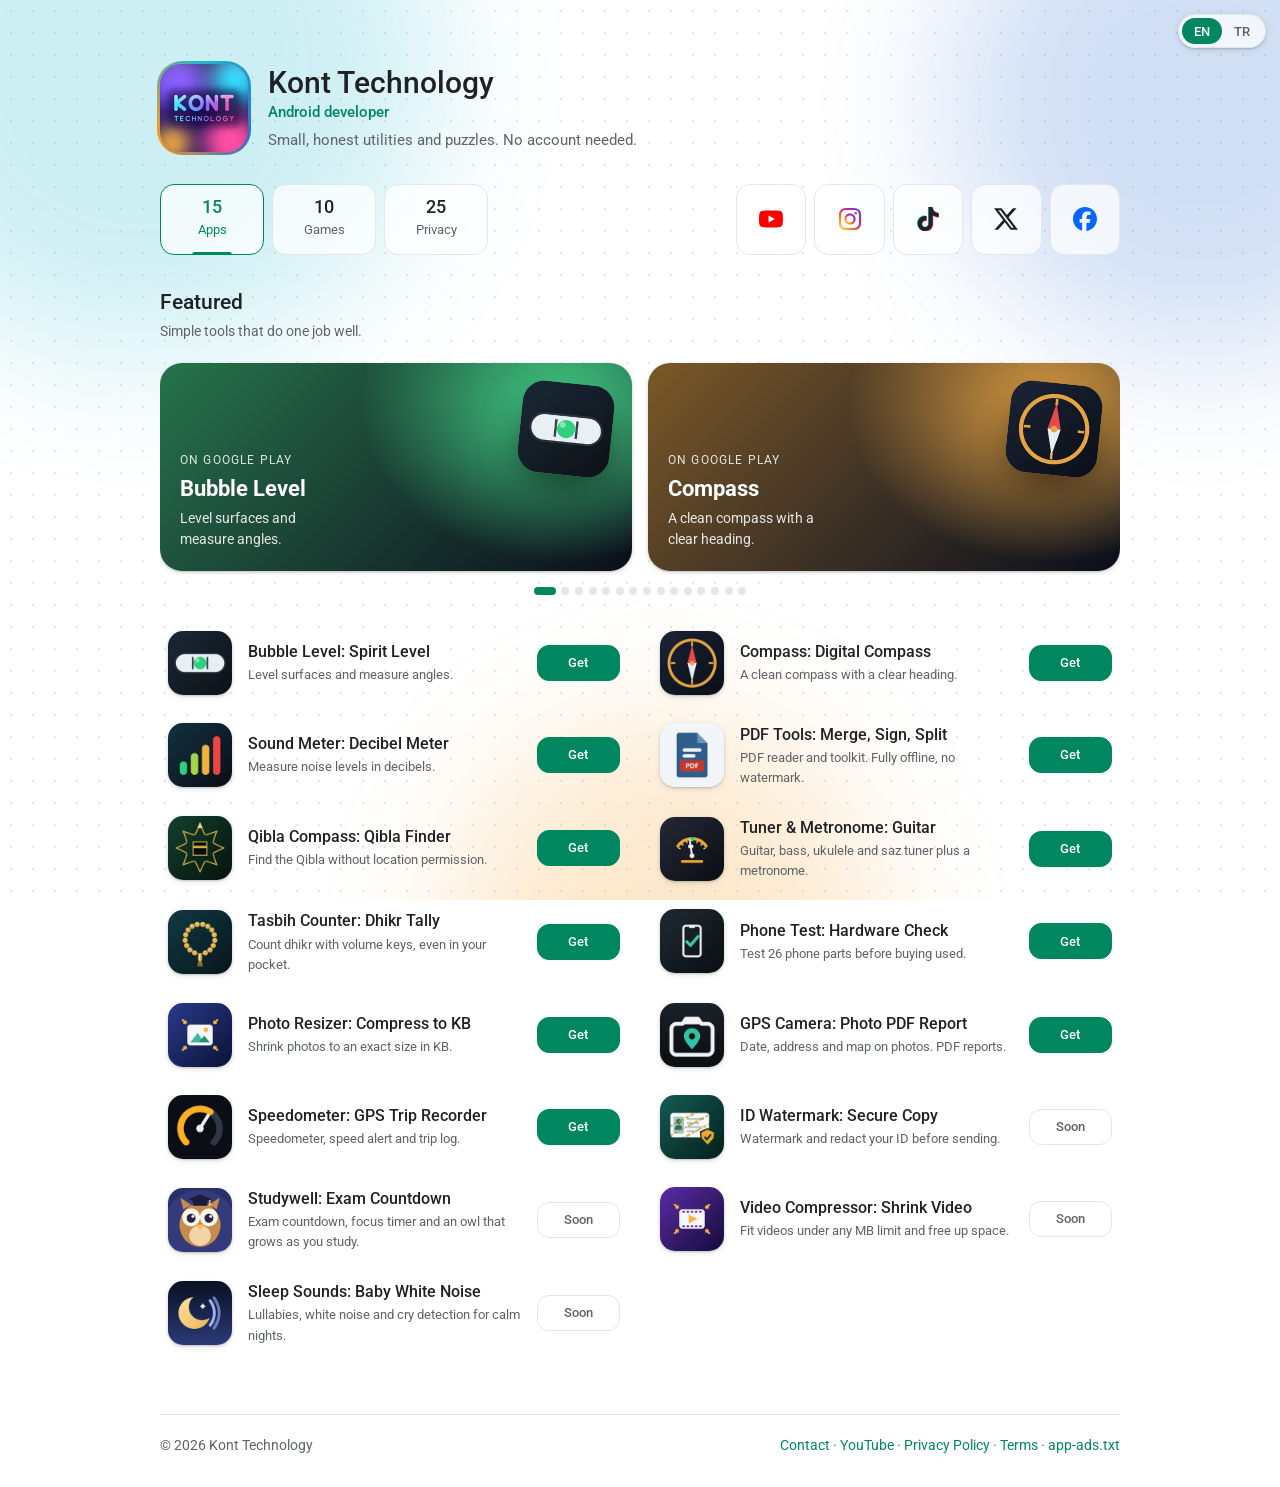
==== commit 43e763a3: "Boltwell Play'de yayinda: magaza baglantisi, apps.json 20 kayit" ====
--- a/index.html
+++ b/index.html
@@ -140,7 +140,7 @@
 <footer><span>&copy; 2026 Kont Technology</span><span><a href="mailto:konttechnology@gmail.com" data-i18n="contact"></a> &middot; <a href="https://www.youtube.com/@konttechnology">YouTube</a> &middot; <a href="privacy/">Privacy Policy</a> &middot; <a href="terms/">Terms</a> &middot; <a href="app-ads.txt">app-ads.txt</a></span></footer>
 </div>
 
-<script src="kont.js?v=20261110"></script>
+<script src="kont.js?v=20261116"></script>
 <script>
 (function(){
   var K=KONT,e=K.esc;
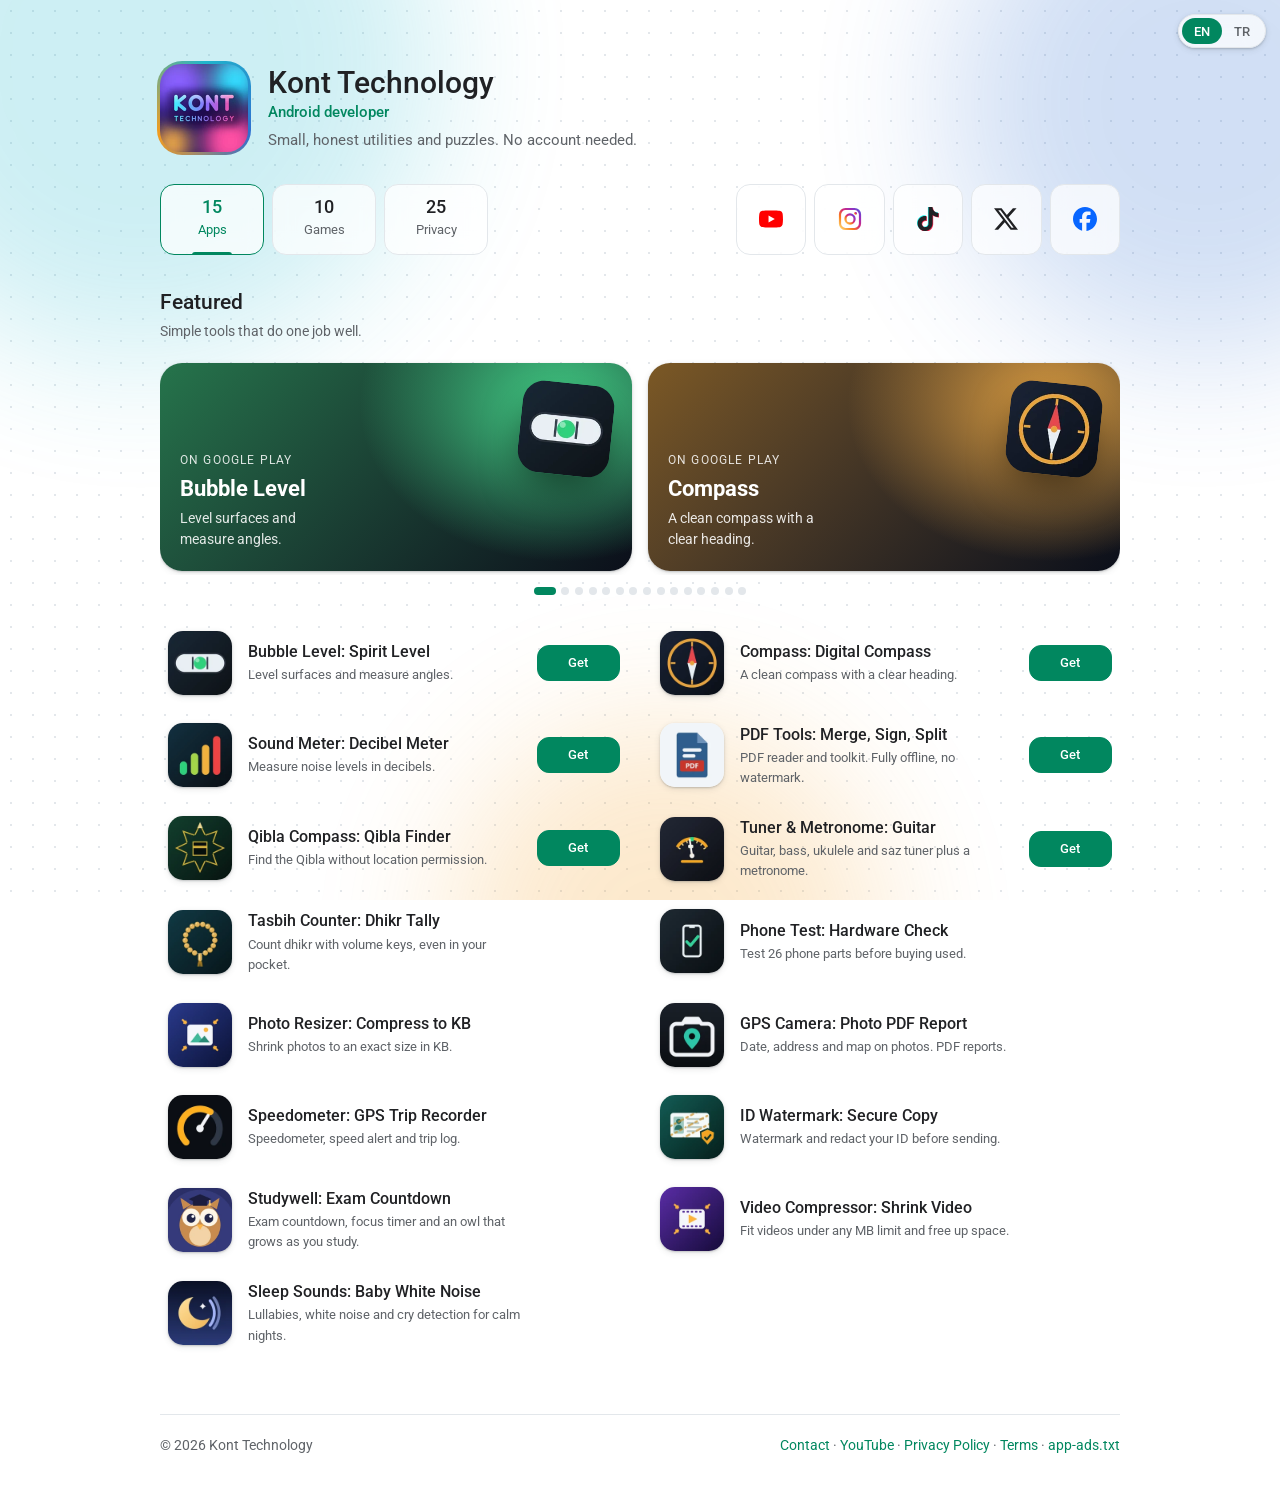
==== commit e8a7c76d: "Hivewell Play'de yayinda: magaza baglantisi, apps.json 21 kayit" ====
--- a/index.html
+++ b/index.html
@@ -140,7 +140,7 @@
 <footer><span>&copy; 2026 Kont Technology</span><span><a href="mailto:konttechnology@gmail.com" data-i18n="contact"></a> &middot; <a href="https://www.youtube.com/@konttechnology">YouTube</a> &middot; <a href="privacy/">Privacy Policy</a> &middot; <a href="terms/">Terms</a> &middot; <a href="app-ads.txt">app-ads.txt</a></span></footer>
 </div>
 
-<script src="kont.js?v=20261116"></script>
+<script src="kont.js?v=20261117"></script>
 <script>
 (function(){
   var K=KONT,e=K.esc;
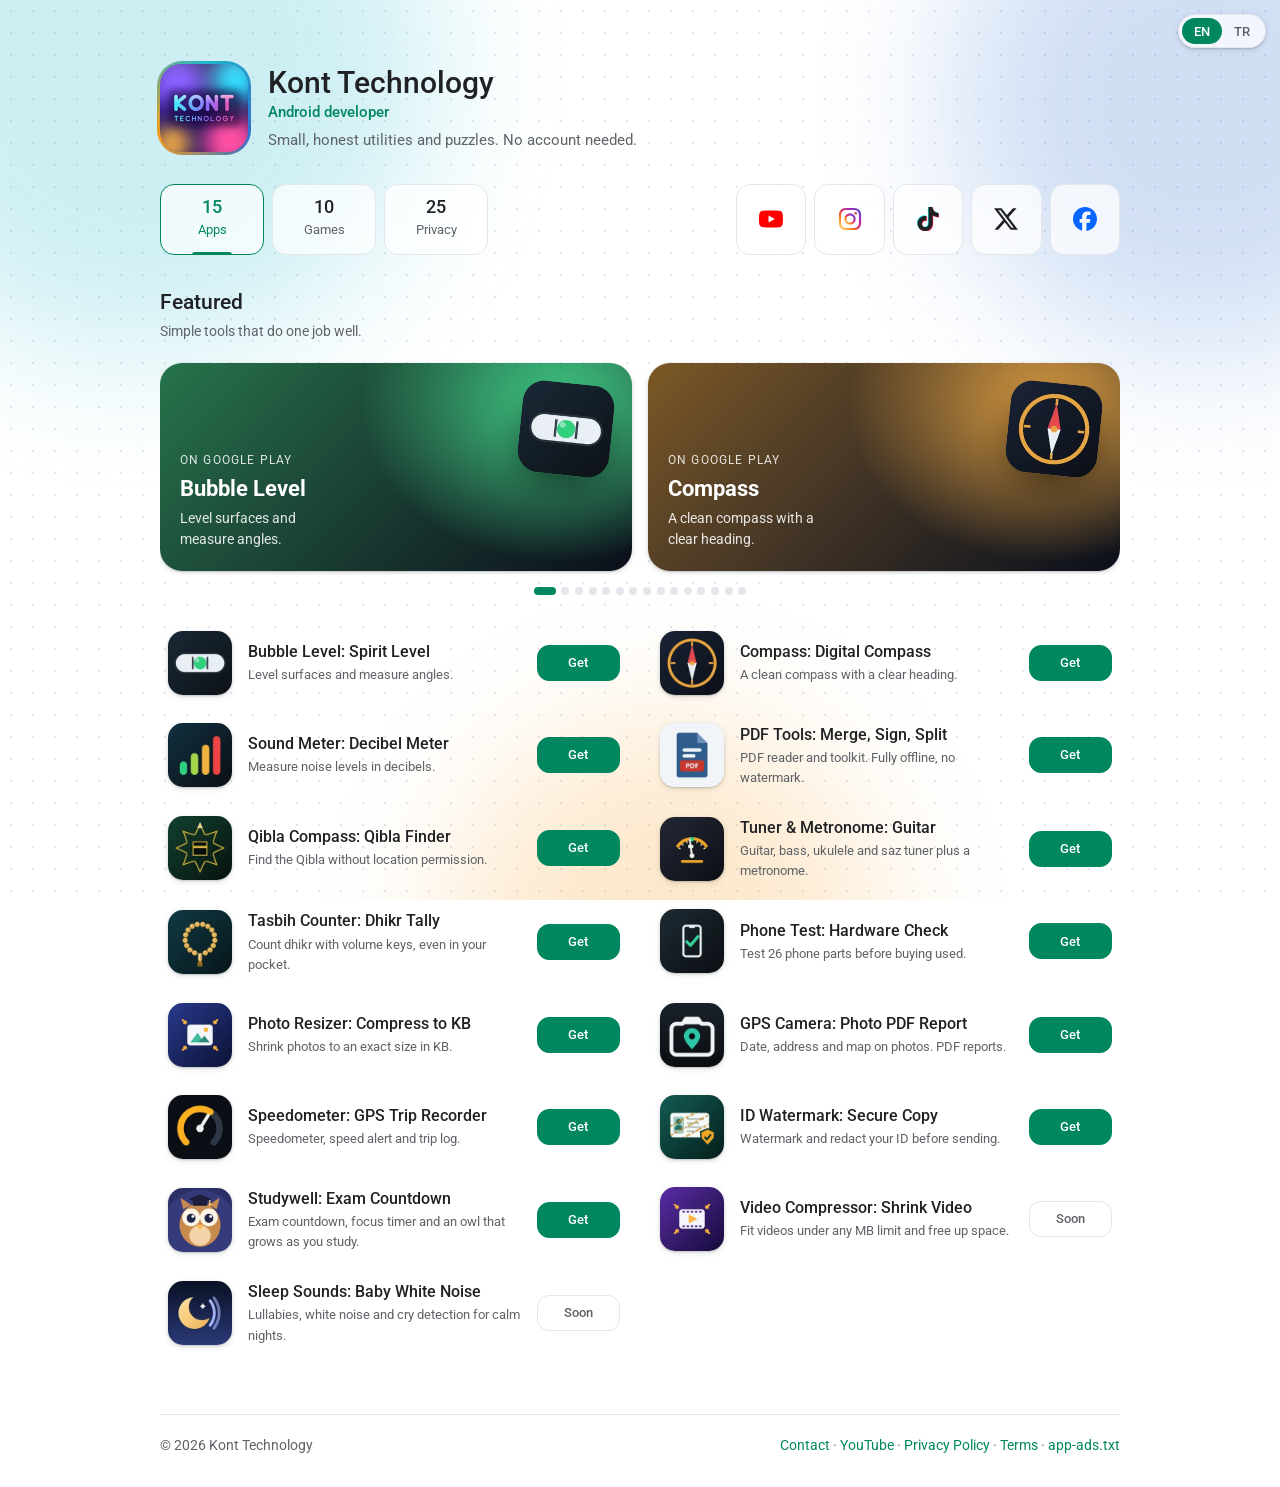
==== commit 69b4fa05: "Studywell + Kimlik Filigrani Play'de yayinda: magaza baglantilari, apps.json 23 kayit" ====
--- a/index.html
+++ b/index.html
@@ -140,7 +140,7 @@
 <footer><span>&copy; 2026 Kont Technology</span><span><a href="mailto:konttechnology@gmail.com" data-i18n="contact"></a> &middot; <a href="https://www.youtube.com/@konttechnology">YouTube</a> &middot; <a href="privacy/">Privacy Policy</a> &middot; <a href="terms/">Terms</a> &middot; <a href="app-ads.txt">app-ads.txt</a></span></footer>
 </div>
 
-<script src="kont.js?v=20261117"></script>
+<script src="kont.js?v=20261117b"></script>
 <script>
 (function(){
   var K=KONT,e=K.esc;
